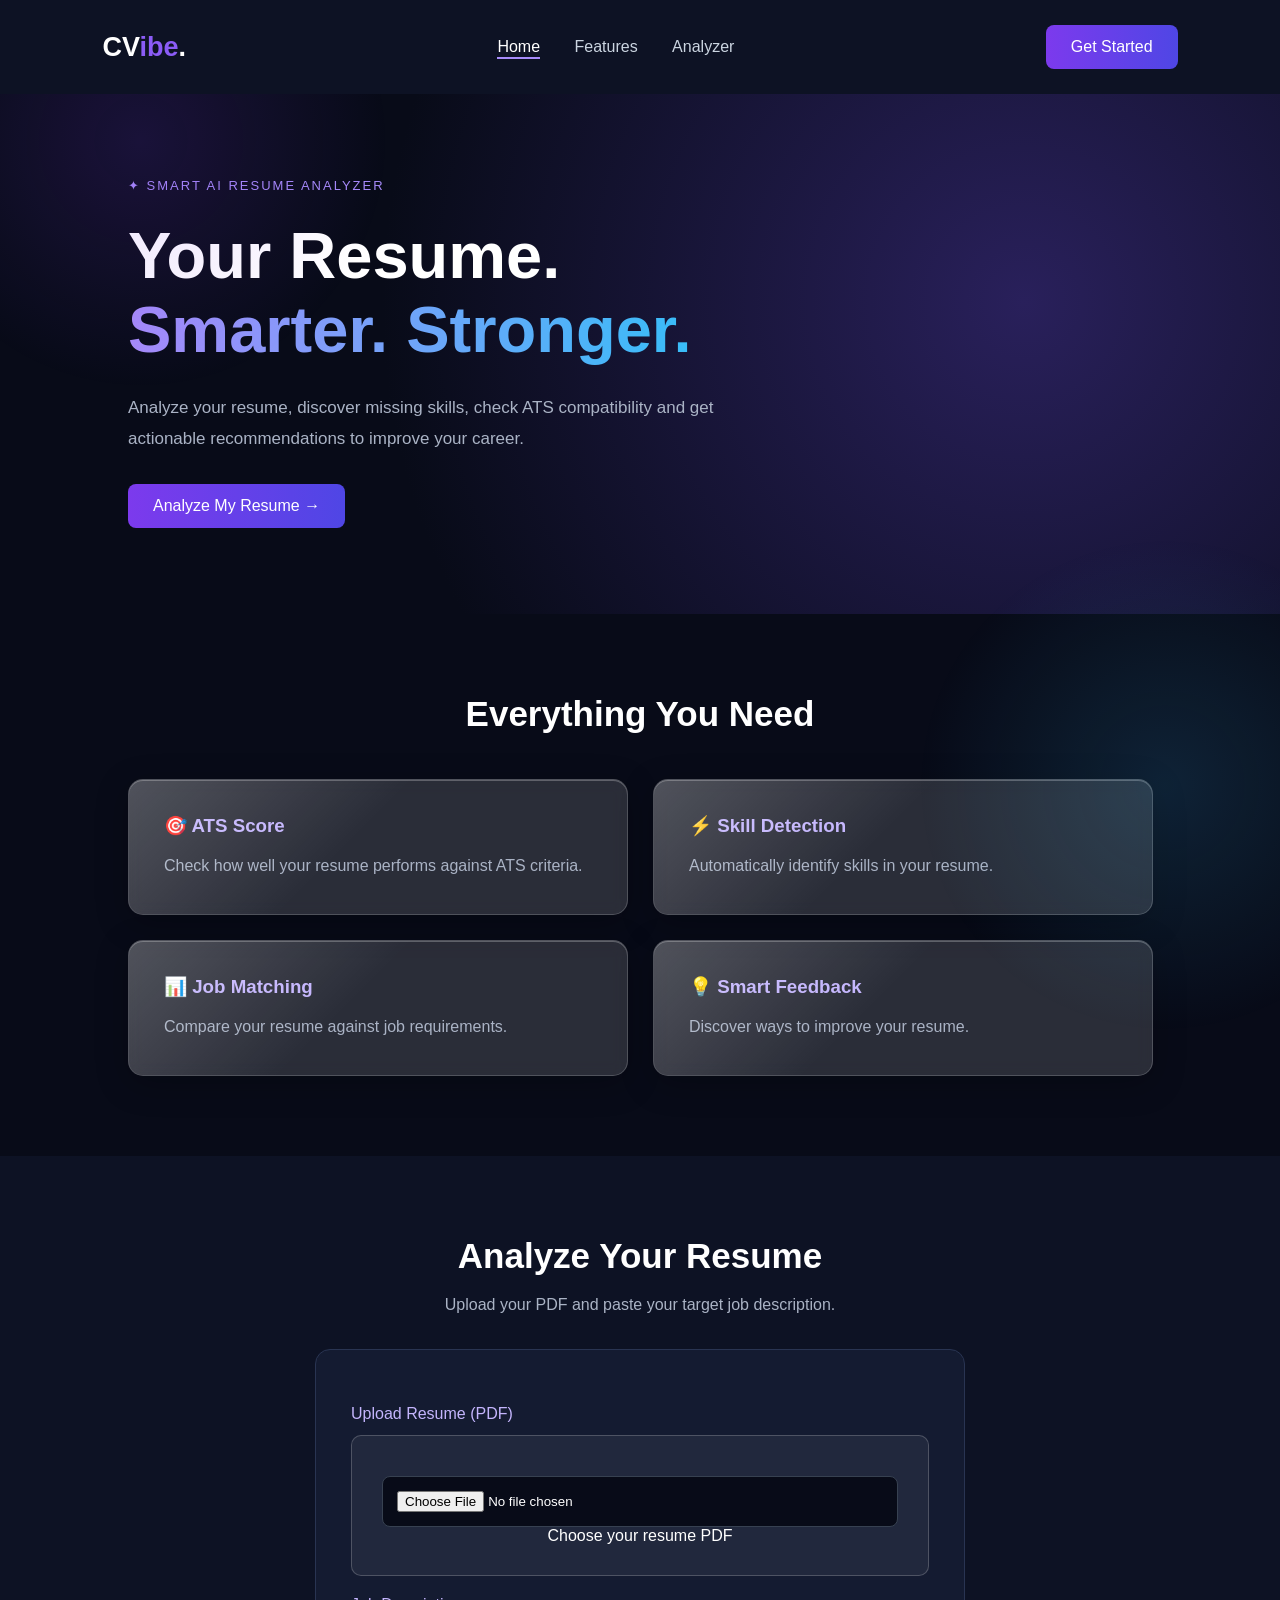
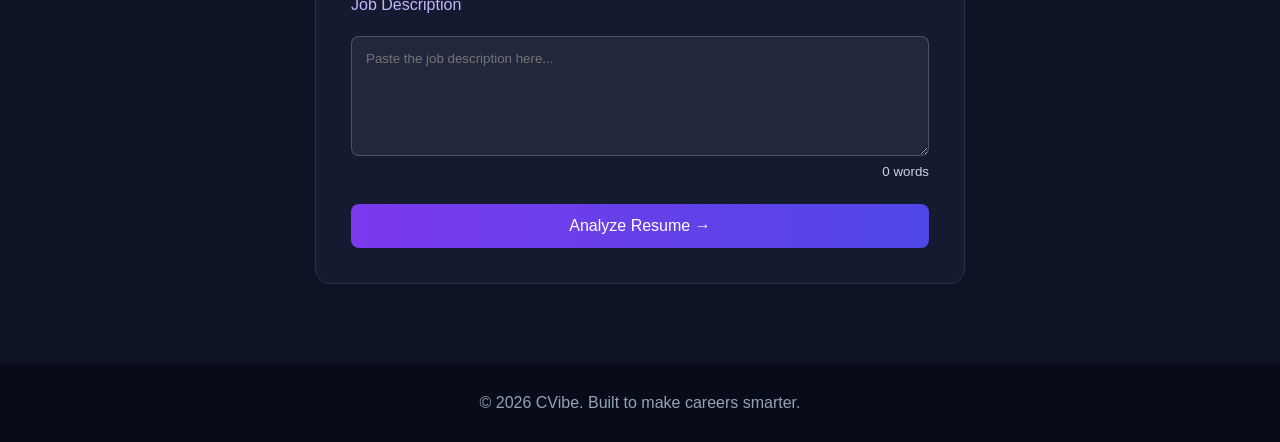
==== frontend/index.html @ 8c4b1101 "Added CVibe website frontend and backend" ====
<!DOCTYPE html>
<html lang="en">
<head>
    <meta charset="UTF-8">
    <meta name="viewport" content="width=device-width, initial-scale=1.0">
    <title>CVibe | Smart Resume Analyzer</title>
    <link rel="stylesheet" href="style.css">
    <link rel="stylesheet" href="animations.css">
</head>

<body>

<header class="navbar">
    <div class="logo">CV<span>ibe</span>.</span></div>

    <nav>
        <a href="#home">Home</a>
        <a href="#features">Features</a>
        <a href="#analyzer">Analyzer</a>
    </nav>

    <a href="#analyzer" class="nav-btn">Get Started</a>
</header>

<section class="hero" id="home">
    <div class="hero-content">
        <span class="badge">✦ SMART AI RESUME ANALYZER</span>

        <h1>
            Your Resume.<br>
            <span>Smarter. Stronger.</span>
        </h1>

        <p>
            Analyze your resume, discover missing skills,
            check ATS compatibility and get actionable
            recommendations to improve your career.
        </p>

        <a href="#analyzer" class="primary-btn">
            Analyze My Resume →
        </a>
    </div>
</section>

<section class="features" id="features">
    <h2>Everything You Need</h2>

    <div class="feature-grid">
        <div class="feature-card">
            <h3>🎯 ATS Score</h3>
            <p>Check how well your resume performs against ATS criteria.</p>
        </div>

        <div class="feature-card">
            <h3>⚡ Skill Detection</h3>
            <p>Automatically identify skills in your resume.</p>
        </div>

        <div class="feature-card">
            <h3>📊 Job Matching</h3>
            <p>Compare your resume against job requirements.</p>
        </div>

        <div class="feature-card">
            <h3>💡 Smart Feedback</h3>
            <p>Discover ways to improve your resume.</p>
        </div>
    </div>
</section>

<section class="analyzer" id="analyzer">
    <h2>Analyze Your Resume</h2>
    <p>Upload your PDF and paste your target job description.</p>

    <form id="resumeForm">

        <label for="resume">Upload Resume (PDF)</label>

        <div class="upload-box">
            <input type="file" id="resume" accept=".pdf" required>
            <p>Choose your resume PDF</p>
        </div>

        <label for="jobDescription">Job Description</label>

        <textarea
            id="jobDescription"
            placeholder="Paste the job description here..."
            rows="6"></textarea>

        <button type="submit" class="primary-btn">
            Analyze Resume →
        </button>

    </form>

    <div id="loading" hidden>
        Analyzing your resume...
    </div>

    <div id="results" hidden></div>

</section>

<footer>
    <p>© 2026 CVibe. Built to make careers smarter.</p>
</footer>

<script src="script.js"></script>
<script src="animations.js" defer></script>

</body>
</html>
---- frontend/style.css ----
* {
    margin: 0;
    padding: 0;
    box-sizing: border-box;
    font-family: 'Segoe UI', sans-serif;
    scroll-behavior: smooth;
}

body {
    background: #080b18;
    color: white;
}

.navbar {
    display: flex;
    justify-content: space-between;
    align-items: center;
    padding: 25px 8%;
    background: #0d1224;
}

.logo {
    font-size: 27px;
    font-weight: bold;
}

.logo span {
    color: #8b5cf6;
}

nav a {
    color: #cbd5e1;
    text-decoration: none;
    margin: 0 15px;
}

nav a:hover {
    color: #a78bfa;
}

.nav-btn, .primary-btn {
    background: linear-gradient(90deg, #7c3aed, #4f46e5);
    color: white;
    padding: 13px 25px;
    border-radius: 8px;
    text-decoration: none;
    border: none;
    cursor: pointer;
    display: inline-block;
}

.hero {
    min-height: 520px;
    display: flex;
    align-items: center;
    padding: 80px 10%;
    background: radial-gradient(circle at 80% 40%, #29205b, #080b18 60%);
}

.hero-content {
    max-width: 650px;
}

.badge {
    color: #a78bfa;
    letter-spacing: 2px;
    font-size: 13px;
}

.hero h1 {
    font-size: 65px;
    margin: 25px 0;
    line-height: 1.15;
}

.hero h1 span {
    color: #8b5cf6;
}

.hero p {
    color: #aab3c5;
    font-size: 17px;
    line-height: 1.8;
    margin-bottom: 30px;
}

.features, .analyzer {
    padding: 80px 10%;
    text-align: center;
}

.features h2, .analyzer h2 {
    font-size: 35px;
    margin-bottom: 20px;
}

.feature-grid {
    display: grid;
    grid-template-columns: repeat(2, 1fr);
    gap: 25px;
    margin-top: 45px;
}

.feature-card {
    background: #141b31;
    padding: 35px;
    border: 1px solid #293452;
    border-radius: 15px;
    text-align: left;
    transition: 0.3s;
}

.feature-card:hover {
    transform: translateY(-7px);
    border-color: #8b5cf6;
}

.feature-card h3 {
    margin-bottom: 15px;
    color: #c4b5fd;
}

.feature-card p {
    color: #aab3c5;
    line-height: 1.7;
}

.analyzer {
    background: #0d1224;
}

.analyzer > p {
    color: #aab3c5;
    margin-bottom: 35px;
}

#resumeForm {
    max-width: 650px;
    margin: auto;
    text-align: left;
    background: #141b31;
    padding: 35px;
    border-radius: 15px;
    border: 1px solid #293452;
}

label {
    display: block;
    margin: 20px 0 12px;
    color: #c4b5fd;
}

.upload-box {
    border: 2px dashed #7655d9;
    padding: 30px;
    border-radius: 10px;
    text-align: center;
}

input, textarea {
    width: 100%;
    padding: 14px;
    margin-top: 10px;
    background: #080b18;
    color: white;
    border: 1px solid #374151;
    border-radius: 8px;
}

textarea {
    resize: vertical;
}

#resumeForm button {
    margin-top: 25px;
    width: 100%;
    font-size: 16px;
}

#loading {
    margin: 25px;
    color: #a78bfa;
}

#results {
    max-width: 650px;
    margin: 30px auto;
    padding: 25px;
    background: #141b31;
    border-radius: 12px;
    text-align: left;
    overflow-wrap: anywhere;
}

footer {
    padding: 30px;
    text-align: center;
    color: #94a3b8;
}

@media (max-width: 700px) {
    .navbar {
        flex-wrap: wrap;
        gap: 20px;
    }

    nav {
        width: 100%;
    }

    .hero h1 {
        font-size: 43px;
    }

    .feature-grid {
        grid-template-columns: 1fr;
    }

    .hero, .features, .analyzer {
        padding: 60px 6%;
    }
}
/* ===== RESUME ANALYSIS DASHBOARD ===== */

#results {
    max-width: 900px;
    margin: 50px auto;
    padding: 35px;
    background: linear-gradient(145deg, #101d3a, #172e59);
    border: 1px solid rgba(255,255,255,0.12);
    border-radius: 22px;
    color: white;
    box-shadow: 0 15px 45px rgba(0,0,0,0.3);
    animation: fadeIn 0.6s ease;
}

#results h2 {
    font-size: 30px;
    margin-bottom: 30px;
    color: #ffffff;
}

#results h3 {
    font-size: 18px;
    margin-top: 25px;
    margin-bottom: 10px;
    color: #8db7ff;
}

#results p {
    font-size: 15px;
    line-height: 1.8;
    color: #e0eaff;
}

#results ul {
    padding-left: 22px;
}

#results li {
    margin-bottom: 10px;
    color: #dce7ff;
    line-height: 1.6;
}

#results li::marker {
    color: #60a5fa;
}

@keyframes fadeIn {
    from {
        opacity: 0;
        transform: translateY(15px);
    }
    to {
        opacity: 1;
        transform: translateY(0);
    }
}

@media (max-width: 700px) {
    #results {
        margin: 25px 10px;
        padding: 22px;
    }

    #results h2 {
        font-size: 24px;
    }
}
/* ===== PROFESSIONAL ATS DASHBOARD ===== */

.dashboard-grid {
    display: grid;
    grid-template-columns: repeat(2, 1fr);
    gap: 20px;
    margin-bottom: 20px;
}

.dashboard-card {
    background: rgba(255, 255, 255, 0.07);
    border: 1px solid rgba(255, 255, 255, 0.12);
    border-radius: 16px;
    padding: 22px;
    margin-bottom: 18px;
}

.dashboard-card h3 {
    color: #8db7ff;
    margin-top: 0 !important;
}

/* ATS SCORE CIRCLE */

.score-circle {
    width: 130px;
    height: 130px;
    border-radius: 50%;
    margin: 20px auto;
    display: flex;
    align-items: center;
    justify-content: center;

    background: conic-gradient(
        #38bdf8 calc(var(--score) * 1%),
        #263b5c 0
    );

    position: relative;
}

.score-circle::before {
    content: "";
    position: absolute;
    width: 105px;
    height: 105px;
    background: #142746;
    border-radius: 50%;
}

.score-circle span {
    position: relative;
    font-size: 32px;
    font-weight: bold;
    color: white;
}

/* JOB MATCH BAR */

.progress-bar {
    width: 100%;
    height: 12px;
    background: #263b5c;
    border-radius: 20px;
    overflow: hidden;
    margin: 15px 0;
}

.progress-bar div {
    height: 100%;
    background: linear-gradient(90deg, #38bdf8, #6366f1);
    border-radius: 20px;
    transition: width 1s ease;
}

/* SKILLS */

.skill-list {
    display: flex;
    flex-wrap: wrap;
    gap: 10px;
}

.skill {
    background: rgba(56, 189, 248, 0.15);
    color: #7dd3fc;
    padding: 8px 14px;
    border-radius: 20px;
    font-size: 13px;
}

.matched {
    color: #4ade80 !important;
}

.missing {
    color: #fb7185 !important;
}

/* RESPONSIVE */

@media (max-width: 700px) {
    .dashboard-grid {
        grid-template-columns: 1fr;
    }

    .dashboard-card {
        padding: 18px;
    }
}
---- frontend/animations.css ----
/* ===== CVibe animations — load AFTER style.css ===== */

:root { --ease: cubic-bezier(.22, 1, .36, 1); }
html { scroll-behavior: smooth; }

/* ---------- Scroll progress bar (top of page) ---------- */
#progress-bar {
  position: fixed; top: 0; left: 0; height: 3px; width: 0;
  background: linear-gradient(90deg, #7c3aed, #4f46e5, #38bdf8);
  z-index: 9999;
}

/* ---------- Navbar: slides down on load, blurs on scroll ---------- */
.cv-navfx {
  animation: slideDown .8s var(--ease) both;
  transition: background .4s, box-shadow .4s, backdrop-filter .4s;
}
.cv-sticky { position: sticky; top: 0; z-index: 1000; }
.cv-scrolled {
  background: rgba(8, 12, 40, .72) !important;
  backdrop-filter: blur(14px);
  -webkit-backdrop-filter: blur(14px);
  box-shadow: 0 8px 30px rgba(0, 0, 0, .35);
}
@keyframes slideDown { from { transform: translateY(-100%); opacity: 0; } to { transform: none; opacity: 1; } }

/* Nav links: underline glides in from the left, out to the right */
nav a { position: relative; }
nav a::after {
  content: ""; position: absolute; left: 0; bottom: -4px;
  height: 2px; width: 100%; background: #a78bfa;
  transform: scaleX(0); transform-origin: right;
  transition: transform .35s var(--ease);
}
nav a:hover::after { transform: scaleX(1); transform-origin: left; }
nav a.nav-btn::after { display: none; }

/* ---------- Floating background glow ---------- */
.cv-blob {
  position: fixed; width: 42vmax; height: 42vmax; border-radius: 50%;
  filter: blur(90px); opacity: .45; pointer-events: none;
  mix-blend-mode: screen; z-index: 0;
}
.cv-blob-a { top: -10vmax; left: -10vmax; background: #7c3aed; animation: drift 18s ease-in-out infinite alternate; }
.cv-blob-b { bottom: -12vmax; right: -12vmax; background: #38bdf8; animation: drift 22s ease-in-out infinite alternate-reverse; }
@keyframes drift { to { transform: translate(12vmax, 8vmax) scale(1.2); } }

/* ---------- Hero headline: moving gradient ---------- */
h1 span {
  background-image: linear-gradient(90deg, #a78bfa, #38bdf8, #a78bfa);
  background-size: 200% auto;
  -webkit-background-clip: text; background-clip: text;
  color: transparent; -webkit-text-fill-color: transparent;
  animation: shine 5s linear infinite;
}
@keyframes shine { to { background-position: 200% center; } }

/* ---------- Buttons: shimmer sweep, lift, press ---------- */
.primary-btn, .nav-btn { position: relative; overflow: hidden; }
.primary-btn::before, .nav-btn::before {
  content: ""; position: absolute; inset: 0; pointer-events: none;
  background: linear-gradient(120deg, transparent 30%, rgba(255, 255, 255, .35) 50%, transparent 70%);
  transform: translateX(-120%);
}
.primary-btn:hover::before, .nav-btn:hover::before {
  transform: translateX(120%); transition: transform .7s var(--ease);
}
.primary-btn:hover, .nav-btn:hover { transform: translateY(-3px); box-shadow: 0 12px 28px rgba(79, 70, 229, .45); }
.primary-btn:active, .nav-btn:active { transform: scale(.97); }

.cv-ripple {
  position: absolute; border-radius: 50%; pointer-events: none;
  background: rgba(255, 255, 255, .45); transform: scale(0);
  animation: ripple .7s ease-out forwards;
}
@keyframes ripple { to { transform: scale(1); opacity: 0; } }

/* Loading spinner on the Analyze button */
.primary-btn.loading { pointer-events: none; opacity: .85; }
.primary-btn.loading::after {
  content: ""; display: inline-block; width: 14px; height: 14px; margin-left: 10px;
  border: 2px solid rgba(255, 255, 255, .4); border-top-color: #fff;
  border-radius: 50%; vertical-align: -2px; animation: spin .7s linear infinite;
}
@keyframes spin { to { transform: rotate(360deg); } }

/* ---------- Scroll reveal (slide in from below / left / right) ---------- */
.reveal, [class*="card"] {
  transition:
    opacity .8s var(--ease),
    translate .8s var(--ease),
    transform .25s var(--ease),
    box-shadow .35s var(--ease),
    border-color .35s,
    background .35s;
  transition-delay: var(--d, 0ms);
}
.reveal { opacity: 0; translate: 0 40px; }
.reveal.from-left  { translate: -60px 0; }
.reveal.from-right { translate: 60px 0; }
.reveal.in-view    { opacity: 1; translate: 0 0; }

/* ---------- Cards: 3D tilt + lift on hover ---------- */
[class*="card"] {
  transform: perspective(900px) rotateX(var(--rx, 0deg)) rotateY(var(--ry, 0deg)) translateY(var(--ty, 0px));
}
@media (hover: hover) {
  [class*="card"]:hover { --ty: -8px; box-shadow: 0 22px 44px rgba(79, 70, 229, .35); }
}

/* ---------- Upload box ---------- */
.upload-box { transition: transform .3s var(--ease), border-color .3s, background .3s, box-shadow .3s; }
.upload-box:hover, .upload-box.dragover {
  border-color: #a78bfa; background: rgba(139, 92, 246, .12);
  box-shadow: 0 0 0 6px rgba(139, 92, 246, .15);
}
.upload-box.dragover { transform: scale(1.03); }
.upload-box.picked { animation: filePop .6s var(--ease); }
@keyframes filePop { 0% { transform: scale(.97); } 50% { transform: scale(1.03); } 100% { transform: scale(1); } }

/* ---------- Results: new items pop in, updated cards pulse ---------- */
.pop-in { animation: popIn .6s var(--ease) both; animation-delay: var(--d, 0ms); }
@keyframes popIn { from { opacity: 0; transform: translateY(16px) scale(.85); } to { opacity: 1; transform: none; } }

.pulse { animation: pulseCard .9s var(--ease); }
@keyframes pulseCard {
  0%   { box-shadow: 0 0 0 0 rgba(139, 92, 246, .6); scale: .96; }
  100% { box-shadow: 0 0 0 26px rgba(139, 92, 246, 0); scale: 1; }
}

/* ---------- Respect people who turn animations off ---------- */
@media (prefers-reduced-motion: reduce) {
  *, *::before, *::after { animation: none !important; transition-duration: .01ms !important; scroll-behavior: auto !important; }
  .reveal { opacity: 1; translate: none; }
}
/* ===== Glass effect ===== */
[class*="card"] {
  position: relative;
  overflow: hidden;
  background: rgba(255, 255, 255, .14);
  backdrop-filter: blur(22px) saturate(160%);
  -webkit-backdrop-filter: blur(22px) saturate(160%);
  border: 1px solid rgba(255, 255, 255, .18);
  box-shadow: 0 8px 32px rgba(0, 0, 0, .25),
              inset 0 1px 0 rgba(255, 255, 255, .25);
}

/* glossy highlight across the top-left of each card */
[class*="card"]::before {
  content: "";
  position: absolute;
  inset: 0;
  background: linear-gradient(135deg, rgba(255, 255, 255, .18), transparent 45%);
  pointer-events: none;
}

/* frosted inputs */
textarea, .upload-box {
  background: rgba(255, 255, 255, .06);
  border: 1px solid rgba(255, 255, 255, .2);
  backdrop-filter: blur(8px);
  -webkit-backdrop-filter: blur(8px);
}
/* ===== Smoother motion ===== */
:root { --ease: cubic-bezier(.16, 1, .3, 1); }

/* shorter travel, slower, softer ending */
.reveal { translate: 0 24px; }
.reveal.from-left  { translate: -36px 0; }
.reveal.from-right { translate: 36px 0; }

.reveal, [class*="card"] {
  transition:
    opacity 1.1s var(--ease),
    translate 1.1s var(--ease),
    transform .6s var(--ease),
    box-shadow .5s var(--ease),
    border-color .5s,
    background .5s;
  transition-delay: var(--d, 0ms);
}

/* must come after the overrides above */
.reveal.in-view { translate: 0 0; }

/* let the browser prepare these for the graphics card */
[class*="card"] { will-change: transform; }
.cv-blob { will-change: transform; }

/* slower background glow */
.cv-blob-a { animation-duration: 30s; }
.cv-blob-b { animation-duration: 38s; }
/* ===== Performance fixes ===== */

/* 1. Biggest lag: the full-screen blurred glow with blending */
.cv-blob {
  filter: none;
  mix-blend-mode: normal;
  background: radial-gradient(circle, rgba(124, 58, 237, .35), transparent 65%);
  animation: none;
  will-change: auto;
}
.cv-blob-b {
  background: radial-gradient(circle, rgba(56, 189, 248, .3), transparent 65%);
}

/* 2. Lighter glass: less blur, no saturate */
[class*="card"] {
  backdrop-filter: blur(8px);
  -webkit-backdrop-filter: blur(8px);
  will-change: auto;
}

/* 3. Cheaper textarea and upload box */
textarea, .upload-box {
  backdrop-filter: none;
  -webkit-backdrop-filter: none;
}

/* 4. Navbar blur only after scrolling */
.navbar {
  backdrop-filter: none;
  -webkit-backdrop-filter: none;
}
/* ===== Interactive extras ===== */
nav a.active { color: #fff; }
nav a.active::after { transform: scaleX(1); }

#to-top {
  position: fixed; right: 24px; bottom: 24px;
  width: 44px; height: 44px; border-radius: 50%;
  border: 1px solid rgba(255, 255, 255, .25);
  background: rgba(124, 58, 237, .85); color: #fff; font-size: 20px;
  cursor: pointer; opacity: 0; pointer-events: none;
  transform: translateY(12px);
  transition: opacity .4s, transform .4s;
  z-index: 999;
}
#to-top.show { opacity: 1; pointer-events: auto; transform: none; }
#to-top:hover { background: #7c3aed; }

.cv-toast {
  position: fixed; left: 50%; bottom: 28px;
  padding: 12px 18px; border-radius: 12px;
  background: rgba(15, 23, 42, .92); color: #fff;
  border: 1px solid rgba(255, 255, 255, .2);
  opacity: 0; transform: translate(-50%, 20px);
  transition: opacity .4s, transform .4s;
  z-index: 9999;
}
.cv-toast.show { opacity: 1; transform: translate(-50%, 0); }

.jd-count { display: block; text-align: right; margin-top: 4px; color: #cbd5e1; }

/* card spotlight */
[class*="card"]::after {
  content: ""; position: absolute; inset: 0; pointer-events: none;
  background: radial-gradient(180px circle at var(--mx, 50%) var(--my, 50%), rgba(255, 255, 255, .14), transparent 70%);
  opacity: 0; transition: opacity .3s;
}
[class*="card"]:hover::after { opacity: 1; }
section, .dashboard-grid { scroll-margin-top: 100px; }
.navbar.cv-scrolled { background: rgba(8, 12, 40, .96) !important; }
section { scroll-margin-top: 90px; }
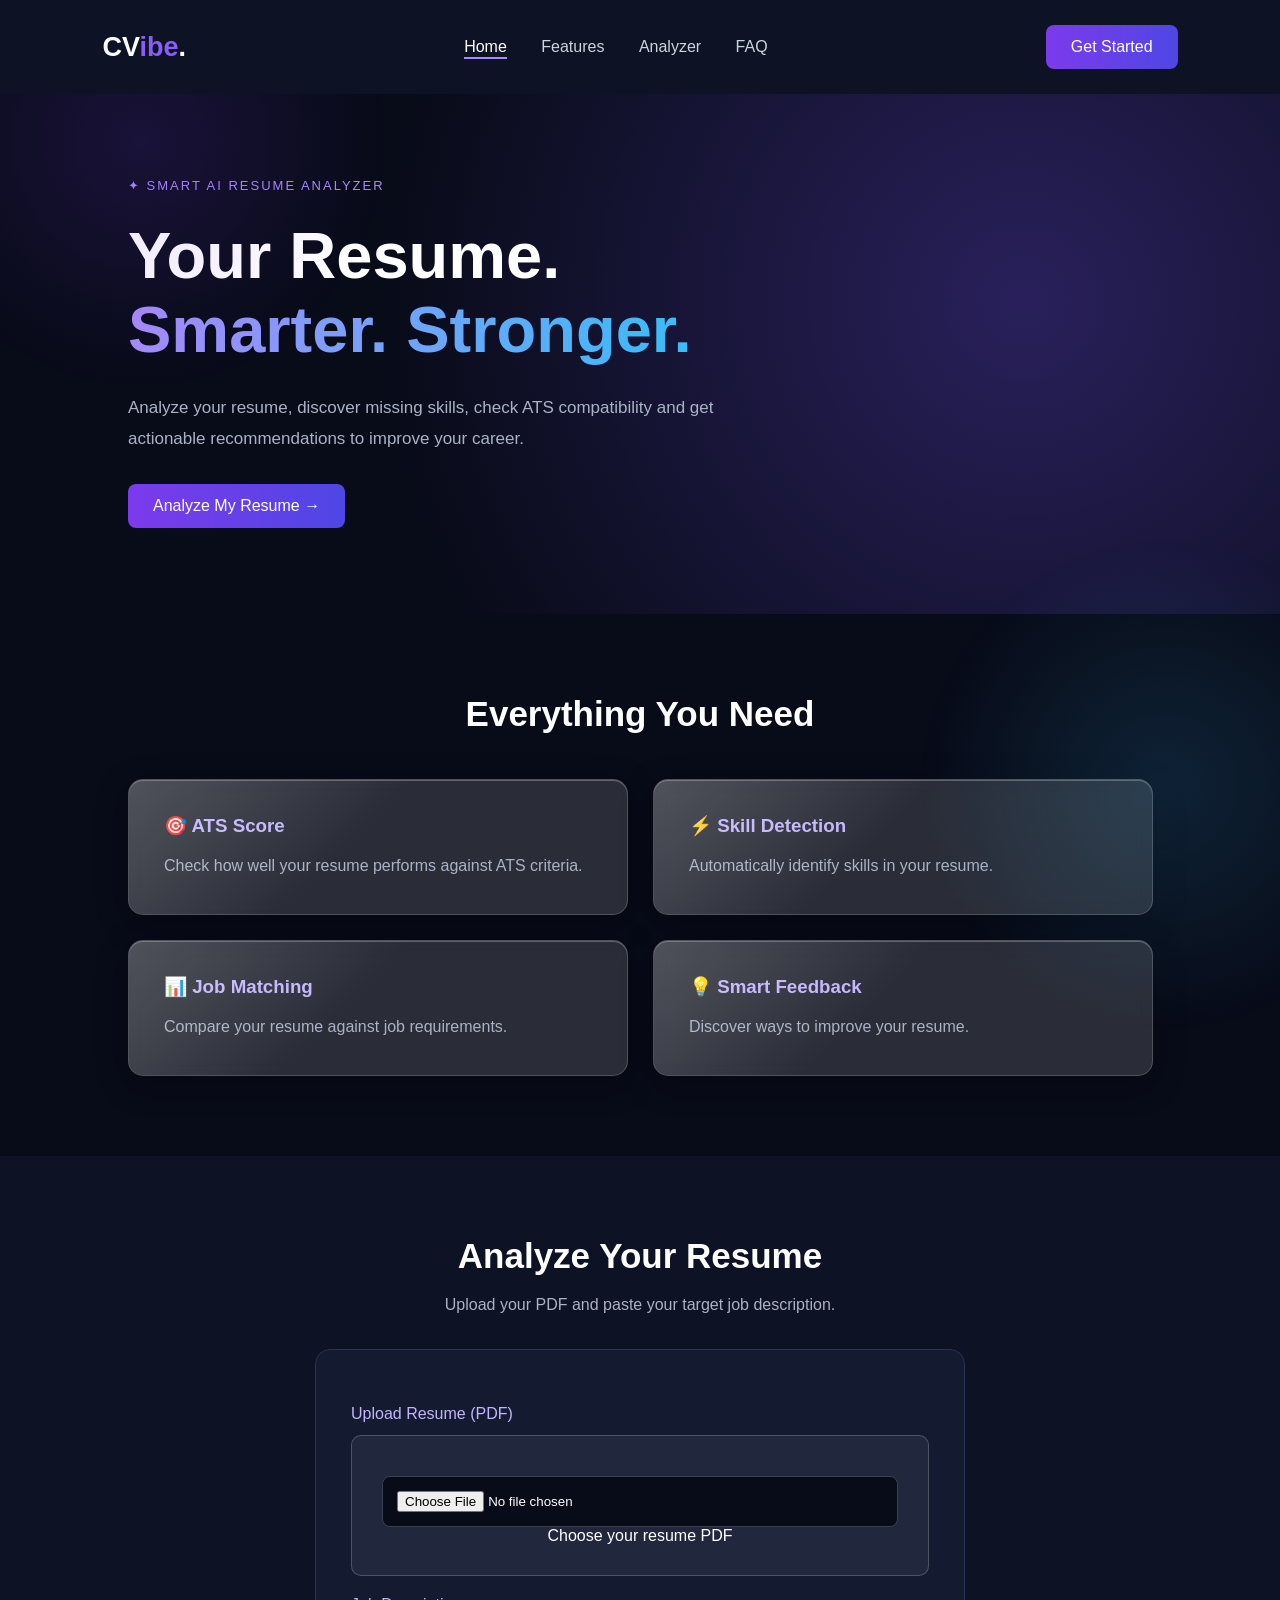
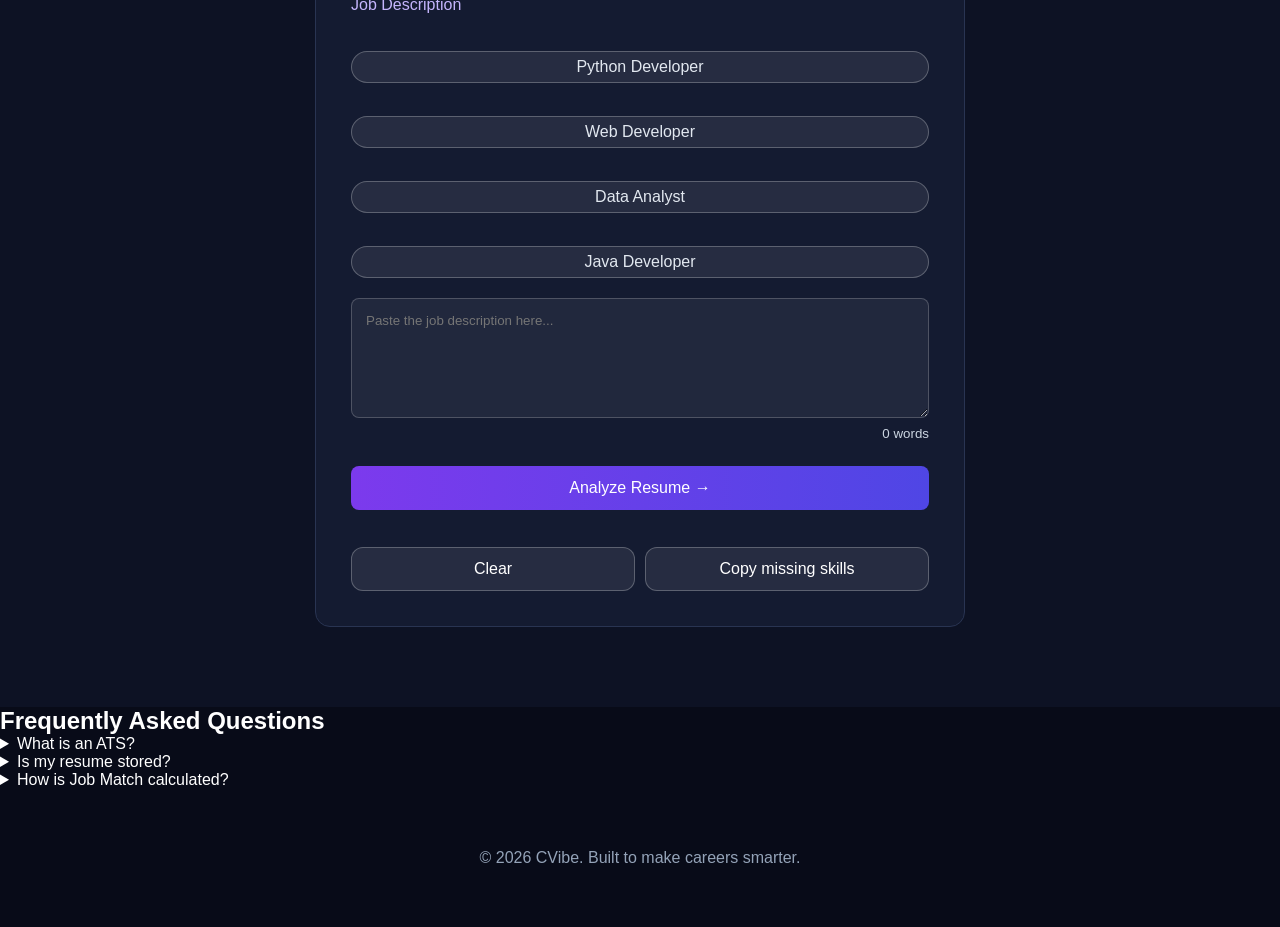
==== commit 191ef0f2: "Add Animations, glass UI, FAQ and more skills" ====
--- a/frontend/index.html
+++ b/frontend/index.html
@@ -11,12 +11,13 @@
 <body>
 
 <header class="navbar">
-    <div class="logo">CV<span>ibe</span>.</span></div>
+    <div class="logo">CV<span>ibe</span>.</div>
 
     <nav>
         <a href="#home">Home</a>
         <a href="#features">Features</a>
         <a href="#analyzer">Analyzer</a>
+        <a href="#faq">FAQ</a>
     </nav>
 
     <a href="#analyzer" class="nav-btn">Get Started</a>
@@ -103,6 +104,29 @@
 
 </section>
 
+</section>
+
+<section class="faq" id="faq">
+  <h2>Frequently Asked Questions</h2>
+
+  <details class="faq-item">
+    <summary>What is an ATS?</summary>
+    <p>An Applicant Tracking System scans resumes for keywords before a human sees them.</p>
+  </details>
+
+  <details class="faq-item">
+    <summary>Is my resume stored?</summary>
+    <p>No. Your PDF is only read to produce the analysis.</p>
+  </details>
+
+  <details class="faq-item">
+    <summary>How is Job Match calculated?</summary>
+    <p>We compare the skills found in your resume with the skills in the job description.</p>
+  </details>
+</section>
+
+<footer>
+
 <footer>
     <p>© 2026 CVibe. Built to make careers smarter.</p>
 </footer>
--- a/frontend/animations.css
+++ b/frontend/animations.css
@@ -261,4 +261,79 @@
 [class*="card"]:hover::after { opacity: 1; }
 section, .dashboard-grid { scroll-margin-top: 100px; }
 .navbar.cv-scrolled { background: rgba(8, 12, 40, .96) !important; }
-section { scroll-margin-top: 90px; }+section { scroll-margin-top: 90px; }
+/* ===== More buttons ===== */
+.jd-chips { display: flex; flex-wrap: wrap; gap: 8px; margin: 0 0 10px; }
+.cv-chip {
+  padding: 6px 14px; border-radius: 999px; cursor: pointer;
+  border: 1px solid rgba(255, 255, 255, .25);
+  background: rgba(255, 255, 255, .08); color: #e2e8f0; font-size: 13px;
+  transition: transform .3s var(--ease), background .3s, border-color .3s;
+}
+.cv-chip:hover { transform: translateY(-2px); background: rgba(139, 92, 246, .25); border-color: #a78bfa; }
+.cv-chip:active { transform: scale(.95); }
+.cv-chip.picked { background: rgba(139, 92, 246, .45); border-color: #a78bfa; }
+
+.cv-actions { display: flex; gap: 10px; margin-top: 12px; }
+.cv-btn {
+  position: relative; overflow: hidden; flex: 1; padding: 12px 16px;
+  border-radius: 12px; cursor: pointer; font: inherit; color: #fff;
+  border: 1px solid rgba(255, 255, 255, .25);
+  background: rgba(255, 255, 255, .08);
+  transition: transform .3s var(--ease), background .3s, box-shadow .3s;
+}
+.cv-btn:hover { transform: translateY(-2px); background: rgba(255, 255, 255, .16); box-shadow: 0 8px 20px rgba(0, 0, 0, .25); }
+.cv-btn:active { transform: scale(.97); }
+
+/* soft "breathing" glow on Analyze, paused on hover */
+form .primary-btn:not(.loading) { animation: breathe 3.5s ease-in-out infinite; }
+form .primary-btn:hover { animation: none; }
+@keyframes breathe {
+  0%, 100% { box-shadow: 0 0 0 0 rgba(124, 58, 237, .35); }
+  50%      { box-shadow: 0 0 0 12px rgba(124, 58, 237, 0); }
+}
+/* ===== Feature cards: more life ===== */
+#features [class*="card"] { cursor: pointer; }
+#features [class*="card"]:active { scale: .98; }
+#features [class*="card"] :is(h3, h4) { transition: transform .4s var(--ease); }
+#features [class*="card"]:hover :is(h3, h4) { transform: translateX(8px); }
+
+.learn-more {
+  position: absolute; right: 18px; bottom: 12px;
+  font-size: 13px; color: #c4b5fd;
+  opacity: 0; transform: translateX(-10px);
+  transition: opacity .35s, transform .35s var(--ease);
+}
+#features [class*="card"]:hover .learn-more { opacity: 1; transform: none; }
+
+/* popup */
+.cv-modal {
+  position: fixed; inset: 0; display: grid; place-items: center;
+  background: rgba(2, 6, 23, .6);
+  opacity: 0; pointer-events: none; transition: opacity .35s; z-index: 10000;
+}
+.cv-modal.open { opacity: 1; pointer-events: auto; }
+.cv-modal-box {
+  position: relative; width: min(460px, 90vw); padding: 28px; border-radius: 18px;
+  background: rgba(15, 23, 42, .96); border: 1px solid rgba(255, 255, 255, .2);
+  box-shadow: 0 30px 80px rgba(0, 0, 0, .5);
+  opacity: 0; transform: translateY(24px) scale(.94);
+  transition: transform .45s var(--ease), opacity .45s;
+}
+.cv-modal.open .cv-modal-box { opacity: 1; transform: none; }
+.cv-modal-box h3 { margin: 0 0 10px; font-size: 22px; }
+.cv-modal-box p { margin: 0 0 14px; color: #cbd5e1; line-height: 1.6; }
+.cv-modal-box ul { margin: 0 0 20px; padding-left: 20px; color: #e2e8f0; }
+.cv-modal-box li { margin-bottom: 8px; opacity: 0; transform: translateX(-12px); }
+.cv-modal.open li { animation: liIn .5s var(--ease) forwards; }
+.cv-modal.open li:nth-child(1) { animation-delay: .15s; }
+.cv-modal.open li:nth-child(2) { animation-delay: .25s; }
+.cv-modal.open li:nth-child(3) { animation-delay: .35s; }
+.cv-modal.open li:nth-child(4) { animation-delay: .45s; }
+@keyframes liIn { to { opacity: 1; transform: none; } }
+.cv-modal-close {
+  position: absolute; top: 10px; right: 14px; background: none; border: 0;
+  color: #cbd5e1; font-size: 28px; cursor: pointer;
+  transition: transform .3s, color .3s;
+}
+.cv-modal-close:hover { transform: rotate(90deg); color: #fff; }
